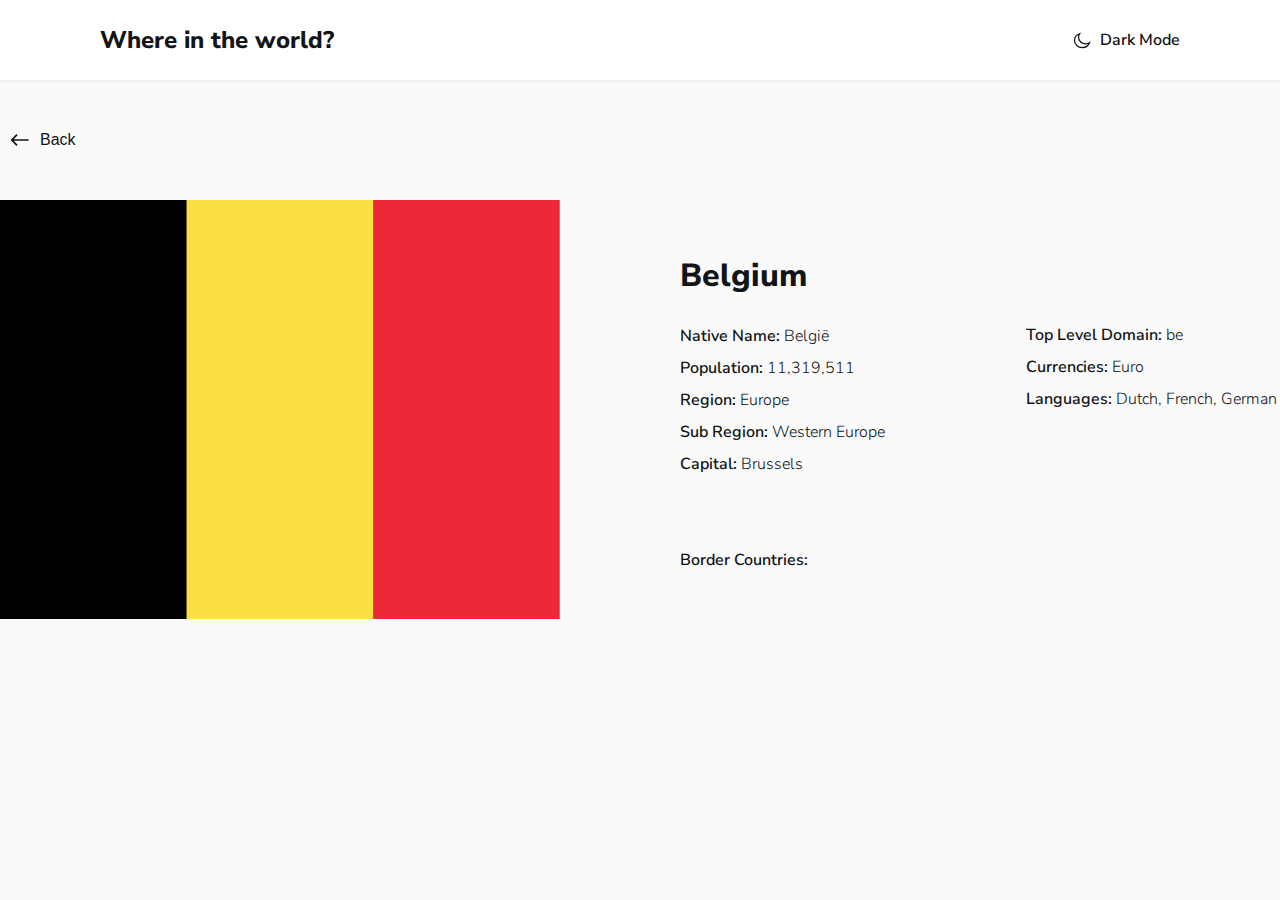
==== pages/main.html @ 4508d9b2 "Imtixon bajarilyabdi" ====
<!DOCTYPE html>
<html lang="en">

<head>
    <meta charset="UTF-8">
    <meta name="viewport" content="width=device-width, initial-scale=1.0">
    <link rel="stylesheet" href="../styles/main.css">
    <link rel="stylesheet" href="../styles/fonts.css">
    <title>Document</title>
</head>

<body>
    <div class="header_container">
        <header class="header">
            <div class="title">
                <h3>Where in the world?</h3>
            </div>
            <div class="theme" id="theme">
                <img src="../img/moon.svg" alt="moon icon">
                <p>Dark Mode</p>
            </div>
        </header>
    </div>
    <div class="container">
        <div class="back_main">
            <button class="back">
                <a href="../index.html">
                    <img src="../img/exit.svg" alt="">
                    <p>Back</p>
                </a>
            </button>
        </div>
        <div class="wrapper">
            <div class="main">
                <div class="img">
                    <img src="../img/1280px-Flag_of_Germany.svg.png" alt="">
                </div>
                <div class="description_main">
                    <div class="description">
                        <div class="title">
                            <h5>Belgium</h5>
                            <p>Native Name: <span>België</span></p>
                            <p>Population: <span>11,319,511</span></p>
                            <p>Region: <span>Europe</span></p>
                            <p>Sub Region: <span>Western Europe</span></p>
                            <p>Capital: <span>Brussels</span></p>
                        </div>
                        <div class="text">
                            <p>Top Level Domain: <span>be</span></p>
                            <p>Currencies: <span>Euro</span></p>
                            <p>Languages: <span>Dutch, French, German</span></p>
                        </div>
                    </div>
                    <div class="footer">
                        <h4>Border Countries: </h4>

                    </div>
                </div>
            </div>
        </div>

    </div>
    <script src="../js/index.js" type="module"></script>
</body>

</html>
---- styles/main.css ----
* {
  margin: 0;
  padding: 0;
  box-sizing: border-box;
}
body {
  font-family: "Nunito Sans";
  font-weight: 800;
  background: #fafafa;
}

.header {
  display: flex;
  align-items: center;
  justify-content: space-between;
  padding: 24px 100px;
  background: #fff;
  box-shadow: 0px 2px 4px 0px rgba(0, 0, 0, 0.06);
}

.header h3 {
  color: #111517;
  font-size: 24px;
  font-style: normal;
  font-weight: 800;
  line-height: normal;
}
.theme {
  display: flex;
  align-items: center;
  gap: 8px;
  cursor: pointer;
}
.theme p {
  color: #111517;
  font-size: 16px;
  font-style: normal;
  font-weight: 600;
}
.container {
  max-width: 1280px;
  width: 100%;
  margin-left: auto;
  margin-right: auto;
}

.back {
  width: 136px;
  height: 40px;
  text-align: center;
  border-radius: 6px;
  border: none;
  cursor: pointer;
  margin-top: 40px;
  background-color: transparent;
  transition: all 0.5s ease;
  margin-left: -20px;
}
.back:hover {
  background-color: rgb(236, 236, 236);
}

button a {
  display: flex;
  align-items: center;
  gap: 10px;
  margin-left: 30px;
  text-decoration: none;
  color: #111517;
  font-size: 16px;
  font-weight: 300;
  line-height: 20px;
}
.main {
  display: flex;
  align-items: center;
  gap: 120px;
  margin-top: 40px;
}
.description {
  display: flex;
  align-items: center;
  gap: 141px;
}
.title h5 {
  color: #111517;
  font-size: 32px;
  font-style: normal;
  font-weight: 800;
  line-height: normal;
  margin-bottom: 23px;
}
.title p {
  color: #111517;
  font-size: 16px;
  font-style: normal;
  font-weight: 600;
  line-height: 32px; /* 200% */
}
.title span {
  color: #111517;
  font-size: 16px;
  font-style: normal;
  font-weight: 300;
  line-height: 32px;
}
.text p {
  color: #111517;
  font-size: 16px;
  font-style: normal;
  font-weight: 600;
  line-height: 32px; /* 200% */
}
.text span {
  color: #111517;
  font-size: 16px;
  font-style: normal;
  font-weight: 300;
  line-height: 32px;
}

.footer {
  margin-top: 68px;
  display: flex;
  align-items: center;
  gap: 15px;
}
.footer h4 {
  color: #111517;
  font-size: 16px;
  font-weight: 600;
  line-height: 24px;
}

#btn_1,
#btn_2,
#btn_3 {
  padding: 5px 10px;
  border: none;
  cursor: pointer;
  color: #111517;
  font-size: 14px;
  font-weight: 300;
}
---- styles/fonts.css ----
/* nunito-sans-300 - latin */
@font-face {
  font-display: swap; /* Check https://developer.mozilla.org/en-US/docs/Web/CSS/@font-face/font-display for other options. */
  font-family: "Nunito Sans";
  font-style: normal;
  font-weight: 300;
  src: url("../fonts/nunito-sans-v15-latin-300.woff2") format("woff2"); /* Chrome 36+, Opera 23+, Firefox 39+, Safari 12+, iOS 10+ */
}
/* nunito-sans-regular - latin */
@font-face {
  font-display: swap; /* Check https://developer.mozilla.org/en-US/docs/Web/CSS/@font-face/font-display for other options. */
  font-family: "Nunito Sans";
  font-style: normal;
  font-weight: 400;
  src: url("../fonts/nunito-sans-v15-latin-regular.woff2") format("woff2"); /* Chrome 36+, Opera 23+, Firefox 39+, Safari 12+, iOS 10+ */
}
/* nunito-sans-600 - latin */
@font-face {
  font-display: swap; /* Check https://developer.mozilla.org/en-US/docs/Web/CSS/@font-face/font-display for other options. */
  font-family: "Nunito Sans";
  font-style: normal;
  font-weight: 600;
  src: url("../fonts/nunito-sans-v15-latin-600.woff2") format("woff2"); /* Chrome 36+, Opera 23+, Firefox 39+, Safari 12+, iOS 10+ */
}
/* nunito-sans-800 - latin */
@font-face {
  font-display: swap; /* Check https://developer.mozilla.org/en-US/docs/Web/CSS/@font-face/font-display for other options. */
  font-family: "Nunito Sans";
  font-style: normal;
  font-weight: 800;
  src: url("../fonts/nunito-sans-v15-latin-800.woff2") format("woff2"); /* Chrome 36+, Opera 23+, Firefox 39+, Safari 12+, iOS 10+ */
}
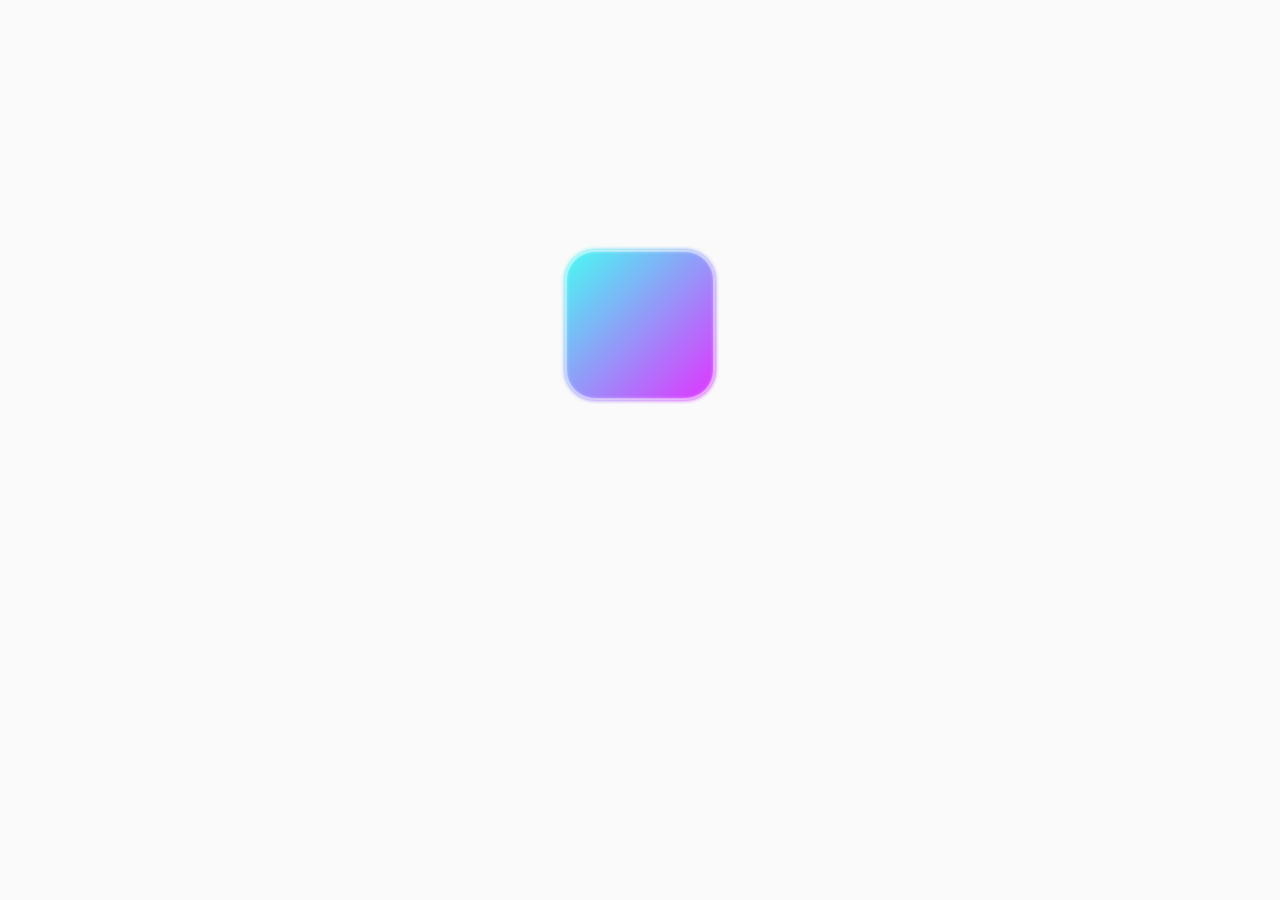
==== commit f4fc04c5: "Imtixon bajarilyabdi" ====
--- a/pages/main.html
+++ b/pages/main.html
@@ -10,28 +10,33 @@
 </head>
 
 <body>
-    <div class="header_container">
-        <header class="header">
-            <div class="title">
-                <h3>Where in the world?</h3>
+    <div class="loader">
+        <div class="loader_cube loader_cube--color"></div>
+        <div class="loader_cube loader_cube--glowing"></div>
+    </div>
+    <div class="Allbody">
+        <div class="header_container">
+            <header class="header">
+                <div class="title">
+                    <h3>Where in the world?</h3>
+                </div>
+                <div class="theme" id="theme">
+                    <img src="../img/moon.svg" alt="moon icon">
+                    <p>Dark Mode</p>
+                </div>
+            </header>
+        </div>
+        <div class="container">
+            <div class="back_main">
+                <button class="back">
+                    <a href="../index.html">
+                        <img src="../img/exit.svg" alt="">
+                        <p>Back</p>
+                    </a>
+                </button>
             </div>
-            <div class="theme" id="theme">
-                <img src="../img/moon.svg" alt="moon icon">
-                <p>Dark Mode</p>
-            </div>
-        </header>
-    </div>
-    <div class="container">
-        <div class="back_main">
-            <button class="back">
-                <a href="../index.html">
-                    <img src="../img/exit.svg" alt="">
-                    <p>Back</p>
-                </a>
-            </button>
-        </div>
-        <div class="wrapper">
-            <div class="main">
+            <div class="wrapper" id="wrapper">
+                <!-- <div class="main">
                 <div class="img">
                     <img src="../img/1280px-Flag_of_Germany.svg.png" alt="">
                 </div>
@@ -56,11 +61,12 @@
 
                     </div>
                 </div>
+            </div> -->
             </div>
+
         </div>
-
     </div>
-    <script src="../js/index.js" type="module"></script>
+    <script src="../js/main.js" type="module"></script>
 </body>
 
 </html>--- a/styles/main.css
+++ b/styles/main.css
@@ -143,3 +143,40 @@
   font-weight: 300;
 }
 
+.loader {
+  width: 150px;
+  height: 150px;
+  position: relative;
+  display: flex;
+  align-items: center;
+  justify-content: center;
+  margin-left: auto;
+  margin-right: auto;
+  margin-top: 250px;
+}
+
+.loader_cube {
+  position: absolute;
+  width: 100%;
+  height: 100%;
+  border-radius: 30px;
+}
+
+.loader_cube--glowing {
+  z-index: 2;
+  background-color: rgba(255, 255, 255, 0.2);
+  border: 2px solid rgba(255, 255, 255, 0.3);
+}
+
+.loader_cube--color {
+  z-index: 1;
+  filter: blur(2px);
+  background: linear-gradient(135deg, #1afbf0, #da00ff);
+  animation: loadtwo 2.5s ease-in-out infinite;
+}
+
+@keyframes loadtwo {
+  50% {
+    transform: rotate(-80deg);
+  }
+}